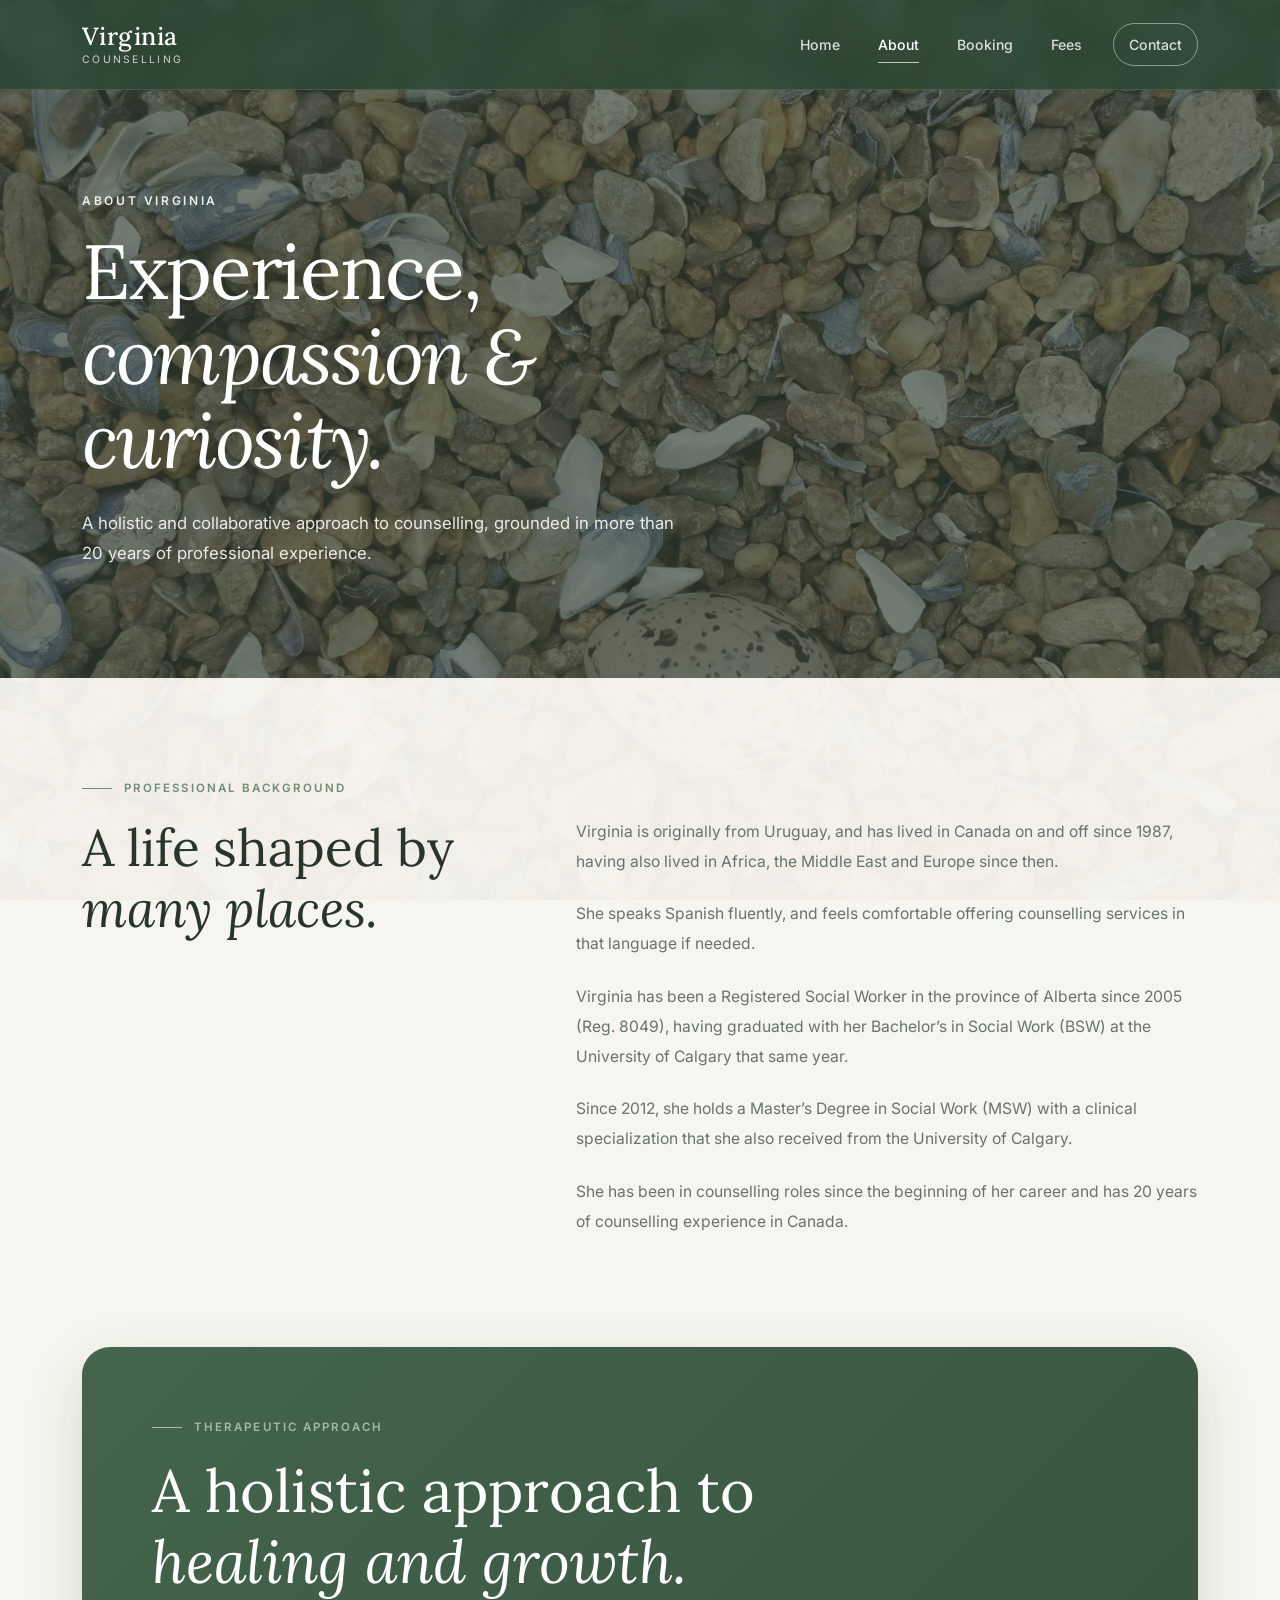
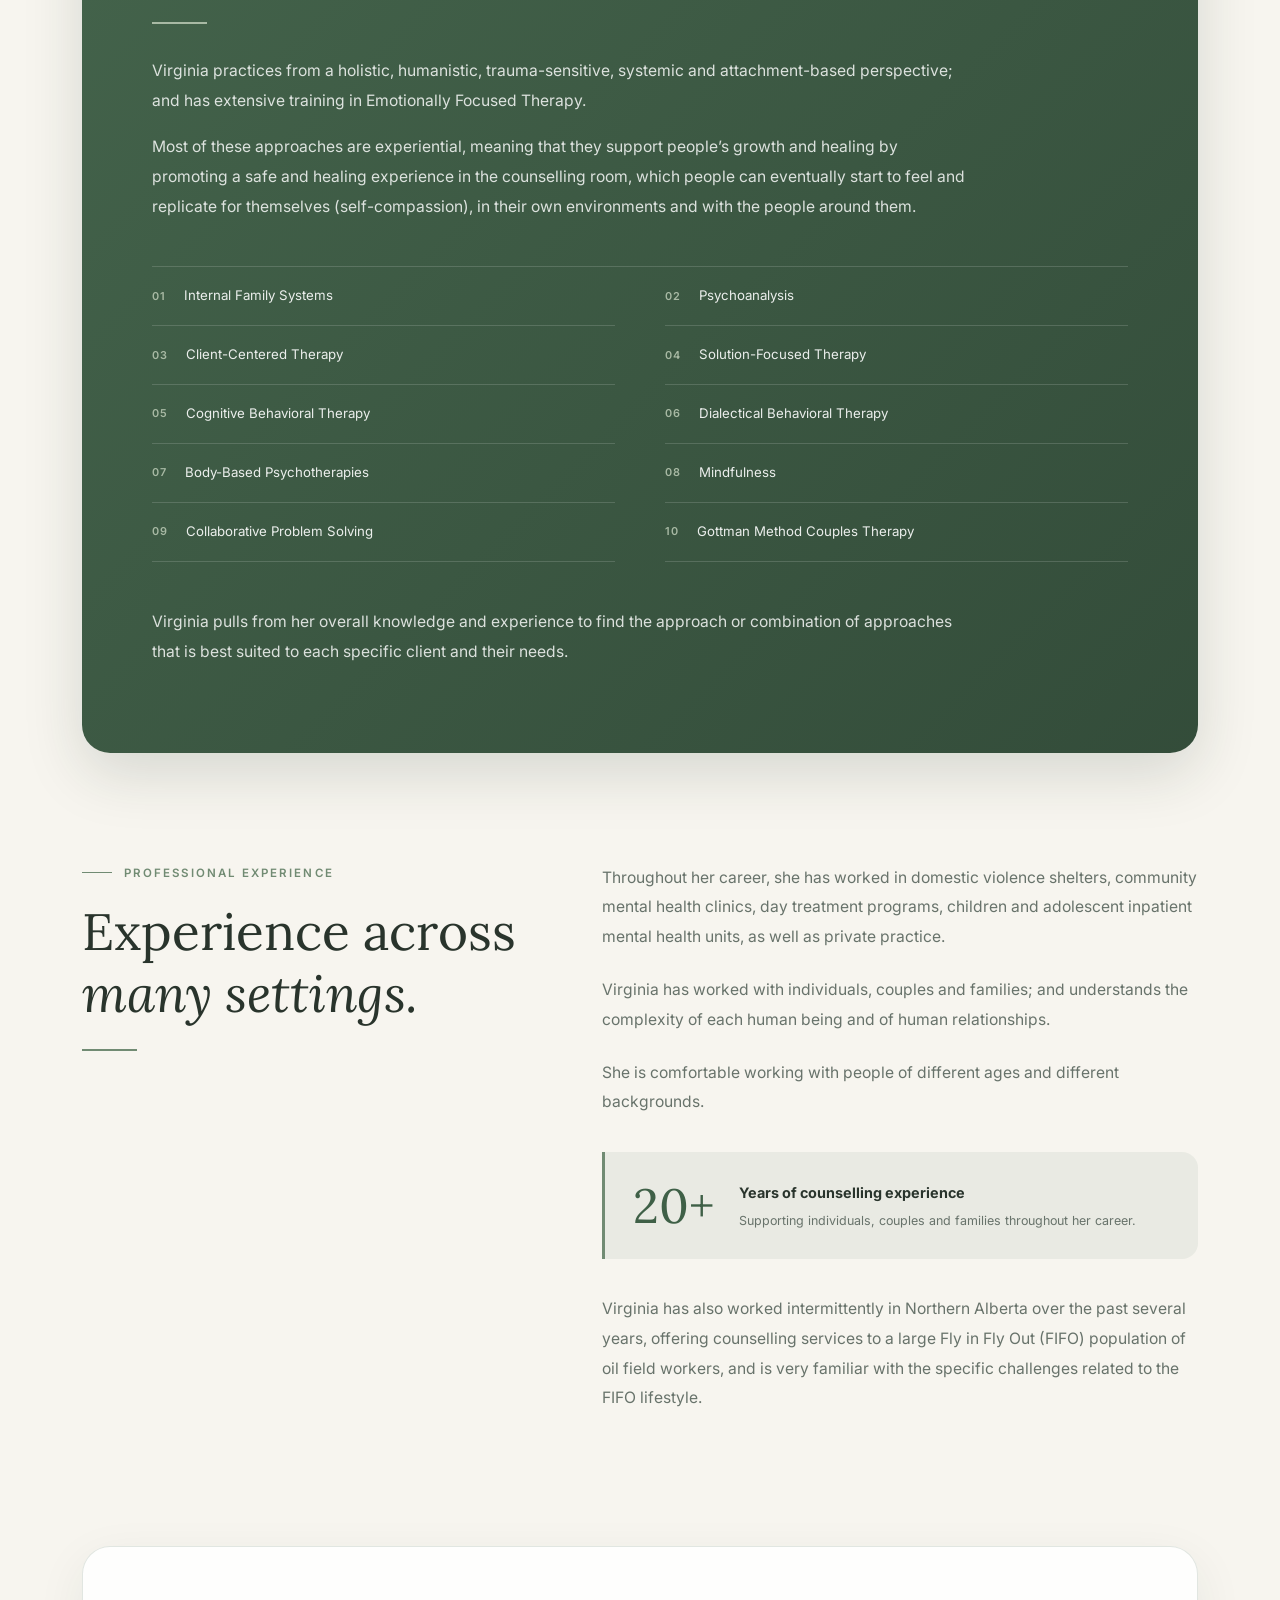
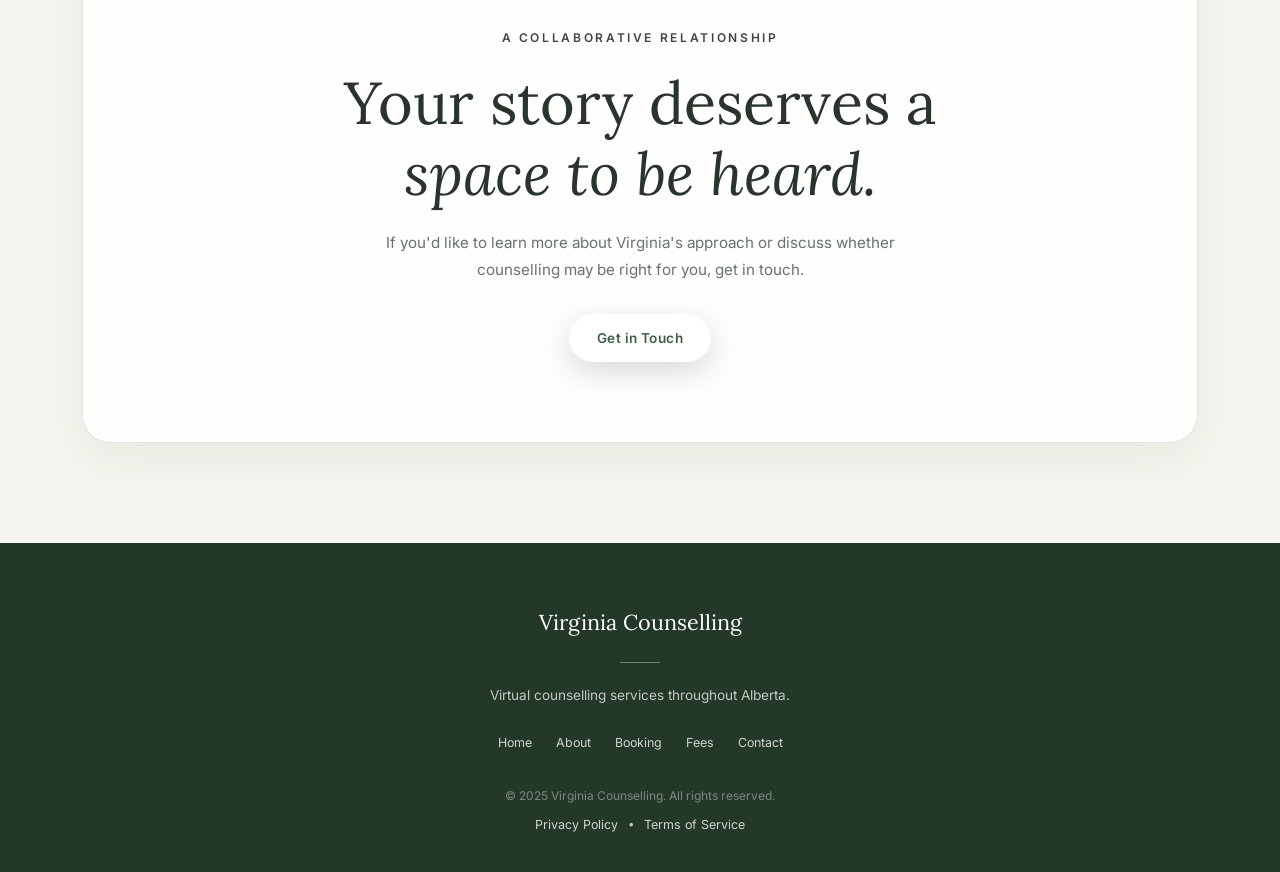
==== about.html @ 5e095ade "Initial website" ====
<!DOCTYPE html>
<html lang="en">

<head>
  <meta charset="UTF-8">
  <meta name="viewport" content="width=device-width, initial-scale=1.0">

  <title>About Virginia | Virginia Counselling</title>

  <!-- Bootstrap -->
  <link
    href="https://cdn.jsdelivr.net/npm/bootstrap@5.3.3/dist/css/bootstrap.min.css"
    rel="stylesheet"
  >

  <!-- Google Fonts -->
  <link
    href="https://fonts.googleapis.com/css2?family=Inter:wght@400;500;600&family=Lora:wght@400;500;600&display=swap"
    rel="stylesheet"
  >

  <!-- Custom CSS -->
  <link rel="stylesheet" href="style.css">
</head>


<body class="about-page">


  <!-- =====================================================
       NAVIGATION
  ====================================================== -->

  <nav class="navbar navbar-expand-lg custom-navbar">

    <div class="container">

      <a class="navbar-brand" href="index.html">

        <span class="brand-name">
          Virginia
        </span>

        <span class="brand-subtitle">
          Counselling
        </span>

      </a>


      <button
        class="navbar-toggler"
        type="button"
        data-bs-toggle="collapse"
        data-bs-target="#navbarNav"
        aria-controls="navbarNav"
        aria-expanded="false"
        aria-label="Toggle navigation"
      >
        <span class="navbar-toggler-icon"></span>
      </button>


      <div class="collapse navbar-collapse" id="navbarNav">

        <ul class="navbar-nav ms-auto align-items-lg-center">

          <li class="nav-item">
            <a class="nav-link" href="index.html">
              Home
            </a>
          </li>

          <li class="nav-item">
            <a class="nav-link active" href="about.html">
              About
            </a>
          </li>

          <li class="nav-item">
            <a class="nav-link" href="#">
              Booking
            </a>
          </li>

          <li class="nav-item">
            <a class="nav-link" href="fees.html">
              Fees
            </a>
          </li>

          <li class="nav-item">
            <a class="nav-link nav-contact" href="contact.html">
              Contact
            </a>
          </li>

        </ul>

      </div>

    </div>

  </nav>



  <!-- =====================================================
       ABOUT HERO
  ====================================================== -->

  <header class="about-hero">

    <div class="container">

      <div class="about-hero-content">

        <p class="eyebrow">
          About Virginia
        </p>

        <h1>
          Experience,
          <em>compassion & curiosity.</em>
        </h1>

        <p>
          A holistic and collaborative approach to counselling,
          grounded in more than 20 years of professional experience.
        </p>

      </div>

    </div>

  </header>



  <!-- =====================================================
       PROFESSIONAL BACKGROUND
  ====================================================== -->

  <main class="about-main">

    <div class="container">


      <!-- INTRODUCTION -->

      <section class="about-section about-profile">

        <div class="about-section-label">

          <div class="section-label">
            <span></span>
            Professional Background
          </div>

        </div>


        <div class="about-profile-grid">

          <div class="about-profile-heading">

            <h2>
              A life shaped by
              <em>many places.</em>
            </h2>

          </div>


          <div class="about-profile-content">

            <p>
              Virginia is originally from Uruguay, and has lived in
              Canada on and off since 1987, having also lived in
              Africa, the Middle East and Europe since then.
            </p>

            <p>
              She speaks Spanish fluently, and feels comfortable
              offering counselling services in that language if needed.
            </p>

            <p>
              Virginia has been a Registered Social Worker in the
              province of Alberta since 2005 (Reg. 8049), having
              graduated with her Bachelor’s in Social Work (BSW)
              at the University of Calgary that same year.
            </p>

            <p>
              Since 2012, she holds a Master’s Degree in Social Work
              (MSW) with a clinical specialization that she also
              received from the University of Calgary.
            </p>

            <p>
              She has been in counselling roles since the beginning
              of her career and has 20 years of counselling experience
              in Canada.
            </p>

          </div>

        </div>

      </section>



      <!-- =================================================
           APPROACH
      ================================================== -->

      <section class="about-section approach-section">

        <div class="approach-card">

          <div class="section-label light-label">
            <span></span>
            Therapeutic Approach
          </div>

          <h2>
            A holistic approach to
            <em>healing and growth.</em>
          </h2>

          <div class="section-divider divider-light"></div>


          <p>
            Virginia practices from a holistic, humanistic,
            trauma-sensitive, systemic and attachment-based
            perspective; and has extensive training in Emotionally
            Focused Therapy.
          </p>

          <p>
            Most of these approaches are experiential, meaning that
            they support people’s growth and healing by promoting a
            safe and healing experience in the counselling room,
            which people can eventually start to feel and replicate
            for themselves (self-compassion), in their own
            environments and with the people around them.
          </p>


          <!-- Therapy approaches -->

          <div class="approach-list">

            <div class="approach-item">
              <span>01</span>
              <p>Internal Family Systems</p>
            </div>

            <div class="approach-item">
              <span>02</span>
              <p>Psychoanalysis</p>
            </div>

            <div class="approach-item">
              <span>03</span>
              <p>Client-Centered Therapy</p>
            </div>

            <div class="approach-item">
              <span>04</span>
              <p>Solution-Focused Therapy</p>
            </div>

            <div class="approach-item">
              <span>05</span>
              <p>Cognitive Behavioral Therapy</p>
            </div>

            <div class="approach-item">
              <span>06</span>
              <p>Dialectical Behavioral Therapy</p>
            </div>

            <div class="approach-item">
              <span>07</span>
              <p>Body-Based Psychotherapies</p>
            </div>

            <div class="approach-item">
              <span>08</span>
              <p>Mindfulness</p>
            </div>

            <div class="approach-item">
              <span>09</span>
              <p>Collaborative Problem Solving</p>
            </div>

            <div class="approach-item">
              <span>10</span>
              <p>Gottman Method Couples Therapy</p>
            </div>

          </div>


          <p class="approach-conclusion">
            Virginia pulls from her overall knowledge and experience
            to find the approach or combination of approaches that is
            best suited to each specific client and their needs.
          </p>

        </div>

      </section>



      <!-- =================================================
           EXPERIENCE
      ================================================== -->

      <section class="about-section experience-section">

        <div class="experience-grid">


          <div class="experience-heading">

            <div class="section-label">
              <span></span>
              Professional Experience
            </div>

            <h2>
              Experience across
              <em>many settings.</em>
            </h2>

            <div class="section-divider"></div>

          </div>


          <div class="experience-content">

            <p>
              Throughout her career, she has worked in domestic
              violence shelters, community mental health clinics,
              day treatment programs, children and adolescent
              inpatient mental health units, as well as private
              practice.
            </p>

            <p>
              Virginia has worked with individuals, couples and
              families; and understands the complexity of each
              human being and of human relationships.
            </p>

            <p>
              She is comfortable working with people of different
              ages and different backgrounds.
            </p>

            <div class="experience-highlight">

              <span class="highlight-number">
                20+
              </span>

              <div>
                <strong>
                  Years of counselling experience
                </strong>

                <p>
                  Supporting individuals, couples and families
                  throughout her career.
                </p>
              </div>

            </div>

            <p>
              Virginia has also worked intermittently in Northern
              Alberta over the past several years, offering
              counselling services to a large Fly in Fly Out (FIFO)
              population of oil field workers, and is very familiar
              with the specific challenges related to the FIFO
              lifestyle.
            </p>

          </div>

        </div>

      </section>



      <!-- =================================================
           CTA
      ================================================== -->

      <section class="about-cta">

        <div class="about-cta-content">

          <p class="eyebrow">
            A collaborative relationship
          </p>

          <h2>
            Your story deserves a
            <em>space to be heard.</em>
          </h2>

          <p>
            If you'd like to learn more about Virginia's approach
            or discuss whether counselling may be right for you,
            get in touch.
          </p>

          <a
            href="contact.html"
            class="btn btn-primary-custom"
          >
            Get in Touch
          </a>

        </div>

      </section>


    </div>

  </main>



  <!-- =====================================================
       FOOTER
  ====================================================== -->

  <footer class="custom-footer">

    <div class="container">

      <div class="footer-brand">
        <span>
          Virginia Counselling
        </span>
      </div>

      <div class="footer-divider"></div>

      <p>
        Virtual counselling services throughout Alberta.
      </p>

      <div class="footer-links">

        <a href="index.html">Home</a>
        <a href="about.html">About</a>
        <a href="#">Booking</a>
        <a href="fees.html">Fees</a>
        <a href="contact.html">Contact</a>

      </div>

      <p class="copyright">
        &copy; 2025 Virginia Counselling. All rights reserved.
      </p>

      <div class="legal-links">

        <a href="#">
          Privacy Policy
        </a>

        <span>•</span>

        <a href="#">
          Terms of Service
        </a>

      </div>

    </div>

  </footer>



  <!-- Bootstrap -->
  <script
    src="https://cdn.jsdelivr.net/npm/bootstrap@5.3.3/dist/js/bootstrap.bundle.min.js">
  </script>

  <!-- Custom JS -->
  <script src="script.js"></script>

</body>
</html>
---- style.css ----
/* =========================================================
   ROOT VARIABLES
========================================================= */

:root {
  --forest: #3f6047;
  --forest-dark: #2d4734;
  --sage: #718b73;
  --sage-light: #a8b9a4;

  --cream: #f7f5ef;
  --cream-dark: #ece9df;
  --white: #ffffff;

  --text: #29342c;
  --text-light: #68736b;

  --border: rgba(63, 96, 71, 0.15);

  --shadow: 0 20px 60px rgba(27, 45, 32, 0.15);

  --heading-font: "Lora", Georgia, serif;
  --body-font: "Inter", Arial, sans-serif;
}


/* =========================================================
   GLOBAL
========================================================= */

html {
  scroll-behavior: smooth;
}

html,
body {
  margin: 0;
  padding: 0;
  min-height: 100%;
}

body {
  font-family: var(--body-font);
  color: var(--text);
  background: var(--cream);
  line-height: 1.8;
  font-size: 16px;
}


/* =========================================================
   BACKGROUND IMAGES
========================================================= */

/*
   The customer's original photographs are preserved.
*/

body.home-page {
  background-image:
    linear-gradient(
      rgba(35, 52, 39, 0.25),
      rgba(35, 52, 39, 0.25)
    ),
    url("nature.jpg");

  background-size: cover;
  background-position: center;
  background-attachment: fixed;
}

body.about-page {
  background-image:
    linear-gradient(
      rgba(35, 52, 39, 0.25),
      rgba(35, 52, 39, 0.25)
    ),
    url("nature2.jpg");

  background-size: cover;
  background-position: center;
  background-attachment: fixed;
}

body.fees-page {
  background-image:
    linear-gradient(
      rgba(35, 52, 39, 0.20),
      rgba(35, 52, 39, 0.20)
    ),
    url("nature1.jpg");

  background-size: cover;
  background-position: center;
  background-attachment: fixed;
}

body.contact-page {
  background-image:
    linear-gradient(
      rgba(35, 52, 39, 0.25),
      rgba(35, 52, 39, 0.25)
    ),
    url("nature5.jpg");

  background-size: cover;
  background-position: center;
  background-attachment: fixed;
}


/* =========================================================
   NAVBAR
========================================================= */

.custom-navbar {
  position: relative;
  z-index: 100;

  padding: 18px 0;

  background: rgba(45, 71, 52, 0.92);

  backdrop-filter: blur(12px);
  -webkit-backdrop-filter: blur(12px);

  border-bottom: 1px solid rgba(255, 255, 255, 0.12);
}


/* Brand */

.navbar-brand {
  display: flex;
  flex-direction: column;

  color: white !important;

  text-decoration: none;

  line-height: 1.1;
}

.brand-name {
  font-family: var(--heading-font);

  font-size: 1.55rem;
  font-weight: 500;

  letter-spacing: 0.02em;
}

.brand-subtitle {
  margin-top: 4px;

  font-size: 0.65rem;

  letter-spacing: 0.22em;
  text-transform: uppercase;

  opacity: 0.75;
}


/* Navigation links */

.navbar-nav {
  gap: 8px;
}

.navbar-nav .nav-link {
  position: relative;

  padding: 8px 15px !important;

  color: rgba(255, 255, 255, 0.82) !important;

  font-size: 0.88rem;
  font-weight: 500;

  transition:
    color 0.25s ease,
    transform 0.25s ease;
}

.navbar-nav .nav-link:hover {
  color: white !important;
  transform: translateY(-1px);
}

.navbar-nav .nav-link.active {
  color: white !important;
}


/* Underline */

.navbar-nav .nav-link::after {
  content: "";

  position: absolute;

  left: 15px;
  right: 15px;
  bottom: 2px;

  height: 1px;

  background: rgba(255, 255, 255, 0.7);

  transform: scaleX(0);
  transform-origin: center;

  transition: transform 0.25s ease;
}

.navbar-nav .nav-link:hover::after,
.navbar-nav .nav-link.active::after {
  transform: scaleX(1);
}


/* Contact button */

.nav-contact {
  margin-left: 8px;

  padding: 9px 19px !important;

  border: 1px solid rgba(255, 255, 255, 0.45);

  border-radius: 50px;
}

.nav-contact::after {
  display: none;
}

.nav-contact:hover {
  background: rgba(255, 255, 255, 0.12);
}


/* Mobile navbar */

.navbar-toggler {
  border: 1px solid rgba(255, 255, 255, 0.35);

  padding: 7px 10px;
}

.navbar-toggler:focus {
  box-shadow: none;
}


/* =========================================================
   HERO
========================================================= */

.hero-section {
  min-height: 720px;

  display: flex;
  align-items: center;

  position: relative;

  padding: 110px 0 140px;

  color: white;
}


/* Hero content */

.hero-content {
  max-width: 720px;

  padding: 60px 0;
}

.eyebrow {
  margin-bottom: 18px;

  font-size: 0.75rem;
  font-weight: 600;

  letter-spacing: 0.22em;
  text-transform: uppercase;

  opacity: 0.9;
}

.hero-content h1 {
  margin: 0 0 28px;

  font-family: var(--heading-font);

  font-size: clamp(3rem, 6vw, 5.4rem);

  font-weight: 400;

  line-height: 1.1;

  letter-spacing: -0.03em;
}

.hero-content h1 em {
  display: block;

  font-weight: 400;
  font-style: italic;
}

.hero-description {
  max-width: 590px;

  margin-bottom: 38px;

  font-size: 1.1rem;

  line-height: 1.8;

  color: rgba(255, 255, 255, 0.9);
}


/* Hero buttons */

.hero-actions {
  display: flex;
  gap: 14px;

  flex-wrap: wrap;
}

.btn {
  border-radius: 50px;

  padding: 13px 27px;

  font-size: 0.85rem;
  font-weight: 600;

  letter-spacing: 0.03em;

  transition:
    transform 0.25s ease,
    box-shadow 0.25s ease,
    background 0.25s ease;
}

.btn:hover {
  transform: translateY(-2px);
}

.btn-primary-custom {
  background: white;
  color: var(--forest);

  border: 1px solid white;

  box-shadow: 0 10px 30px rgba(0, 0, 0, 0.15);
}

.btn-primary-custom:hover {
  background: var(--cream);
  color: var(--forest-dark);
}

.btn-outline-custom {
  background: rgba(255, 255, 255, 0.08);

  color: white;

  border: 1px solid rgba(255, 255, 255, 0.55);

  backdrop-filter: blur(8px);
}

.btn-outline-custom:hover {
  background: rgba(255, 255, 255, 0.18);

  color: white;
}


/* =========================================================
   GENERAL CONTENT SECTIONS
========================================================= */

.content-section {
  position: relative;

  padding: 100px 0;
}


/* Cards */

.content-card {
  width: min(760px, 100%);

  padding: 65px;

  border-radius: 28px;

  box-shadow: var(--shadow);

  animation: fadeUp 0.8s ease both;
}

.content-card-light {
  margin-right: auto;

  background: rgba(255, 255, 255, 0.94);

  color: var(--text);
}

.content-card-green {
  margin-left: auto;

  background: rgba(63, 96, 71, 0.94);

  color: white;
}


/* Section labels */

.section-label {
  display: flex;
  align-items: center;
  gap: 12px;

  margin-bottom: 18px;

  color: var(--sage);

  font-size: 0.72rem;
  font-weight: 600;

  letter-spacing: 0.18em;
  text-transform: uppercase;
}

.section-label span {
  display: inline-block;

  width: 30px;
  height: 1px;

  background: var(--sage);
}

.light-label {
  color: var(--sage-light);
}

.light-label span {
  background: var(--sage-light);
}


/* Section headings */

.content-card h2 {
  margin: 0 0 25px;

  font-family: var(--heading-font);

  font-size: clamp(2.2rem, 4vw, 3.4rem);

  font-weight: 400;

  line-height: 1.2;

  letter-spacing: -0.025em;
}

.content-card h2 em {
  font-style: italic;
  font-weight: 400;
}


/* Divider */

.section-divider {
  width: 55px;
  height: 2px;

  margin-bottom: 32px;

  background: var(--sage);
}

.divider-light {
  background: var(--sage-light);
}


/* Paragraphs */

.content-card p {
  margin-bottom: 22px;

  font-size: 1rem;

  line-height: 1.9;

  font-weight: 400;
}

.content-card p:last-child {
  margin-bottom: 0;
}


/* =========================================================
   SECTION BACKGROUNDS
========================================================= */

.intro-section {
  background:
    linear-gradient(
      90deg,
      rgba(247, 245, 239, 0.94),
      rgba(247, 245, 239, 0.82)
    );
}

.philosophy-section {
  background:
    linear-gradient(
      90deg,
      rgba(45, 71, 52, 0.90),
      rgba(45, 71, 52, 0.76)
    );
}

.expectation-section {
  background:
    linear-gradient(
      90deg,
      rgba(247, 245, 239, 0.94),
      rgba(247, 245, 239, 0.84)
    );
}


/* =========================================================
   HIGHLIGHT BOX
========================================================= */

.highlight-box {
  margin: 38px 0;

  padding: 28px 30px;

  background: rgba(113, 139, 115, 0.10);

  border-left: 3px solid var(--sage);

  border-radius: 0 12px 12px 0;
}

.highlight-box p {
  margin: 0;

  font-family: var(--heading-font);

  font-size: 1.15rem !important;

  line-height: 1.7 !important;

  font-style: italic;
}


/* =========================================================
   CTA
========================================================= */

.cta-section {
  padding: 110px 0;

  background:
    linear-gradient(
      rgba(45, 71, 52, 0.94),
      rgba(45, 71, 52, 0.94)
    );
}

.cta-content {
  max-width: 760px;

  margin: 0 auto;

  text-align: center;

  color: white;
}

.cta-content h2 {
  margin-bottom: 25px;

  font-family: var(--heading-font);

  font-size: clamp(2.4rem, 5vw, 4rem);

  font-weight: 400;

  line-height: 1.2;
}

.cta-content h2 em {
  font-style: italic;
}

.cta-content > p:not(.eyebrow) {
  max-width: 570px;

  margin: 0 auto 35px;

  color: rgba(255, 255, 255, 0.82);

  font-size: 1rem;
}

.btn-light-custom {
  background: white;

  color: var(--forest);

  border: 1px solid white;
}

.btn-light-custom:hover {
  background: var(--cream);

  color: var(--forest-dark);
}


/* =========================================================
   FOOTER
========================================================= */

.custom-footer {
  padding: 60px 0 35px;

  background: #24382a;

  color: rgba(255, 255, 255, 0.72);

  text-align: center;
}

.footer-brand span {
  font-family: var(--heading-font);

  color: white;

  font-size: 1.35rem;
}

.footer-divider {
  width: 40px;
  height: 1px;

  margin: 20px auto;

  background: rgba(255, 255, 255, 0.35);
}

.custom-footer p {
  font-size: 0.85rem;
}

.footer-links {
  display: flex;

  justify-content: center;

  flex-wrap: wrap;

  gap: 24px;

  margin: 25px 0;
}

.footer-links a,
.legal-links a {
  color: rgba(255, 255, 255, 0.78);

  text-decoration: none;

  font-size: 0.78rem;

  transition: color 0.2s ease;
}

.footer-links a:hover,
.legal-links a:hover {
  color: white;
}

.copyright {
  margin-top: 30px;
  margin-bottom: 8px;

  opacity: 0.55;

  font-size: 0.75rem !important;
}

.legal-links {
  display: flex;

  justify-content: center;

  gap: 10px;

  font-size: 0.72rem;
}


/* =========================================================
   ANIMATIONS
========================================================= */

@keyframes fadeUp {

  from {
    opacity: 0;
    transform: translateY(25px);
  }

  to {
    opacity: 1;
    transform: translateY(0);
  }

}


/* =========================================================
   RESPONSIVE
========================================================= */

@media (max-width: 991px) {

  .custom-navbar {
    padding: 15px 0;
  }

  .navbar-collapse {
    margin-top: 20px;

    padding: 15px;

    background: rgba(35, 55, 41, 0.96);

    border-radius: 14px;
  }

  .navbar-nav {
    gap: 2px;

    align-items: stretch !important;
  }

  .navbar-nav .nav-link {
    padding: 11px 12px !important;
  }

  .nav-contact {
    margin-left: 0;
    margin-top: 6px;

    text-align: center;
  }

  .hero-section {
    min-height: 650px;

    padding: 80px 0 100px;
  }

  .hero-content {
    max-width: 650px;
  }

  .content-section {
    padding: 70px 0;
  }

  .content-card {
    padding: 50px;
  }

}


@media (max-width: 767px) {

  body.home-page,
  body.about-page,
  body.fees-page,
  body.contact-page {
    background-attachment: scroll;
  }

  .hero-section {
    min-height: 600px;

    padding: 60px 0 80px;
  }

  .hero-content {
    padding: 30px 0;
  }

  .hero-content h1 {
    font-size: 3rem;
  }

  .hero-description {
    font-size: 1rem;
  }

  .content-section {
    padding: 55px 0;
  }

  .content-card {
    width: 100%;

    padding: 38px 28px;

    border-radius: 20px;
  }

  .content-card h2 {
    font-size: 2.35rem;
  }

  .content-card p {
    font-size: 0.96rem;

    line-height: 1.8;
  }

  .cta-section {
    padding: 80px 0;
  }

  .cta-content {
    padding: 0 15px;
  }

  .footer-links {
    gap: 15px;
  }

}


@media (max-width: 480px) {

  .hero-content h1 {
    font-size: 2.55rem;
  }

  .hero-actions {
    flex-direction: column;
  }

  .hero-actions .btn {
    width: 100%;

    text-align: center;
  }

  .content-card {
    padding: 32px 22px;
  }

  .content-card h2 {
    font-size: 2.1rem;
  }

  .highlight-box {
    padding: 22px;
  }

}


/* =========================================================
   ACCESSIBILITY
========================================================= */

@media (prefers-reduced-motion: reduce) {

  html {
    scroll-behavior: auto;
  }

  *,
  *::before,
  *::after {
    animation-duration: 0.01ms !important;
    animation-iteration-count: 1 !important;
    transition-duration: 0.01ms !important;
  }

}

/* =========================================================
   FEES PAGE
========================================================= */

.page-hero {
  padding: 95px 0 90px;
  color: white;

  background:
    linear-gradient(
      rgba(42, 65, 49, 0.70),
      rgba(42, 65, 49, 0.70)
    );
}

.page-hero-content {
  max-width: 700px;
}

.page-hero h1 {
  margin: 0 0 24px;

  font-family: var(--heading-font);

  font-size: clamp(3rem, 6vw, 4.8rem);

  font-weight: 400;

  line-height: 1.1;
}

.page-hero h1 em {
  display: block;

  font-style: italic;
}

.page-hero-content > p:last-child {
  max-width: 570px;

  margin: 0;

  color: rgba(255, 255, 255, 0.88);

  font-size: 1.05rem;
}


/* Main fees area */

.fees-main {
  padding: 100px 0;

  background:
    linear-gradient(
      rgba(247, 245, 239, 0.94),
      rgba(247, 245, 239, 0.94)
    );
}

.fees-wrapper {
  max-width: 1100px;

  margin: 0 auto;
}


/* Introduction */

.fees-introduction {
  max-width: 700px;

  margin-bottom: 80px;
}

.fees-introduction h2 {
  margin: 0 0 25px;

  font-family: var(--heading-font);

  font-size: clamp(2.3rem, 5vw, 3.5rem);

  font-weight: 400;

  line-height: 1.2;
}

.fees-introduction h2 em {
  font-style: italic;
}

.fees-introduction p {
  font-size: 1rem;

  line-height: 1.9;
}


/* Pricing section */

.pricing-section {
  margin-bottom: 90px;
}

.pricing-heading {
  display: flex;

  align-items: flex-start;

  justify-content: space-between;

  margin-bottom: 35px;
}

.pricing-label {
  margin-bottom: 8px;

  color: var(--sage);

  font-size: 0.7rem;

  font-weight: 600;

  letter-spacing: 0.18em;

  text-transform: uppercase;
}

.pricing-heading h2 {
  margin: 0;

  font-family: var(--heading-font);

  font-size: 2.5rem;

  font-weight: 400;
}

.pricing-icon {
  display: flex;

  align-items: center;

  justify-content: center;

  width: 48px;
  height: 48px;

  border-radius: 50%;

  background: rgba(113, 139, 115, 0.12);

  color: var(--forest);

  font-size: 1.1rem;
}

.availability-note {
  margin: 10px 0 0;

  color: var(--text-light);

  font-size: 0.9rem;
}


/* Pricing grid */

.pricing-grid {
  display: grid;

  grid-template-columns: repeat(2, 1fr);

  gap: 20px;
}


/* Pricing cards */

.pricing-card {
  position: relative;

  padding: 35px;

  background: rgba(255, 255, 255, 0.92);

  border: 1px solid var(--border);

  border-radius: 20px;

  box-shadow: 0 8px 30px rgba(35, 55, 41, 0.06);

  transition:
    transform 0.25s ease,
    box-shadow 0.25s ease;
}

.pricing-card:hover {
  transform: translateY(-5px);

  box-shadow: 0 18px 40px rgba(35, 55, 41, 0.12);
}

.pricing-card.featured {
  background: var(--forest);

  color: white;

  border-color: var(--forest);
}

.pricing-card-label {
  margin-bottom: 12px;

  color: var(--sage);

  font-size: 0.7rem;

  font-weight: 600;

  letter-spacing: 0.15em;

  text-transform: uppercase;
}

.pricing-card.featured .pricing-card-label {
  color: var(--sage-light);
}

.pricing-card h3 {
  margin: 0 0 20px;

  font-family: var(--heading-font);

  font-size: 1.45rem;

  font-weight: 500;
}


/* Price */

.price {
  display: flex;

  align-items: flex-start;

  margin-bottom: 20px;
}

.currency {
  margin-top: 9px;

  font-size: 1rem;

  font-weight: 500;
}

.amount {
  font-family: var(--heading-font);

  font-size: 3rem;

  font-weight: 400;

  line-height: 1;
}

.price-description {
  min-height: 80px;

  margin-bottom: 25px;

  color: var(--text-light);

  font-size: 0.9rem;

  line-height: 1.7;
}

.pricing-card.featured .price-description {
  color: rgba(255, 255, 255, 0.78);
}


/* Duration */

.duration {
  display: inline-block;

  padding: 6px 13px;

  border-radius: 50px;

  background: rgba(113, 139, 115, 0.10);

  color: var(--forest);

  font-size: 0.72rem;

  font-weight: 600;

  letter-spacing: 0.05em;
}

.pricing-card.featured .duration {
  background: rgba(255, 255, 255, 0.12);

  color: white;
}


/* Financial note */

.financial-note {
  display: flex;

  gap: 22px;

  align-items: flex-start;

  margin-top: 25px;

  padding: 30px;

  background: rgba(113, 139, 115, 0.10);

  border-radius: 18px;

  border-left: 3px solid var(--sage);
}

.financial-note-icon {
  display: flex;

  align-items: center;

  justify-content: center;

  flex-shrink: 0;

  width: 42px;
  height: 42px;

  border-radius: 50%;

  background: var(--forest);

  color: white;
}

.financial-note h3 {
  margin: 0 0 7px;

  font-family: var(--heading-font);

  font-size: 1.25rem;

  font-weight: 500;
}

.financial-note p {
  margin: 0;

  color: var(--text-light);

  font-size: 0.9rem;

  line-height: 1.7;
}


/* CTA */

.fees-cta {
  display: flex;

  align-items: center;

  justify-content: space-between;

  gap: 40px;

  padding: 50px;

  background: var(--forest);

  border-radius: 25px;

  color: white;
}

.fees-cta .eyebrow {
  margin-bottom: 10px;

  color: var(--sage-light);
}

.fees-cta h2 {
  margin: 0 0 12px;

  font-family: var(--heading-font);

  font-size: 2.2rem;

  font-weight: 400;
}

.fees-cta h2 em {
  font-style: italic;
}

.fees-cta p:not(.eyebrow) {
  margin: 0;

  color: rgba(255, 255, 255, 0.75);

  font-size: 0.9rem;
}


/* =========================================================
   FEES RESPONSIVE
========================================================= */

@media (max-width: 767px) {

  .page-hero {
    padding: 70px 0;
  }

  .page-hero h1 {
    font-size: 3rem;
  }

  .fees-main {
    padding: 65px 0;
  }

  .fees-introduction {
    margin-bottom: 60px;
  }

  .pricing-section {
    margin-bottom: 65px;
  }

  .pricing-heading h2 {
    font-size: 2rem;
  }

  .pricing-grid {
    grid-template-columns: 1fr;
  }

  .pricing-card {
    padding: 30px;
  }

  .price-description {
    min-height: auto;
  }

  .fees-cta {
    flex-direction: column;

    align-items: flex-start;

    padding: 35px 28px;
  }

  .fees-cta h2 {
    font-size: 1.9rem;
  }

}


@media (max-width: 480px) {

  .page-hero h1 {
    font-size: 2.55rem;
  }

  .pricing-heading {
    gap: 20px;
  }

  .pricing-icon {
    width: 40px;
    height: 40px;
  }

  .financial-note {
    padding: 24px;

    gap: 15px;
  }

}
/* =========================================================
   CONTACT PAGE
========================================================= */

.contact-hero {
  padding: 90px 0 100px;

  color: white;

  background:
    linear-gradient(
      rgba(45, 65, 53, 0.62),
      rgba(45, 65, 53, 0.62)
    );
}

.contact-hero-content {
  max-width: 720px;
}

.contact-hero h1 {
  margin: 0 0 25px;

  font-family: var(--heading-font);

  font-size: clamp(3rem, 6vw, 4.8rem);

  font-weight: 400;

  line-height: 1.1;
}

.contact-hero h1 em {
  display: block;

  font-style: italic;
}

.contact-hero-content > p:last-child {
  max-width: 600px;

  margin: 0;

  color: rgba(255, 255, 255, 0.9);

  font-size: 1.05rem;

  line-height: 1.8;
}


/* =========================================================
   CONTACT MAIN
========================================================= */

.contact-main {
  padding: 100px 0;

  background:
    linear-gradient(
      rgba(247, 245, 239, 0.96),
      rgba(247, 245, 239, 0.96)
    );
}

.contact-layout {
  display: grid;

  grid-template-columns: minmax(280px, 0.8fr) minmax(450px, 1.2fr);

  gap: 80px;

  align-items: start;

  max-width: 1100px;

  margin: 0 auto;
}


/* =========================================================
   CONTACT INFORMATION
========================================================= */

.contact-information {
  padding-top: 25px;
}

.contact-information h2 {
  margin: 0 0 25px;

  font-family: var(--heading-font);

  font-size: clamp(2.3rem, 4vw, 3.2rem);

  font-weight: 400;

  line-height: 1.2;
}

.contact-information h2 em {
  font-style: italic;
}

.contact-information > p {
  margin-bottom: 40px;

  color: var(--text-light);

  font-size: 0.95rem;

  line-height: 1.9;
}


/* Contact details */

.contact-details {
  display: flex;

  flex-direction: column;

  gap: 28px;
}

.contact-detail {
  display: flex;

  gap: 18px;

  align-items: flex-start;
}

.contact-icon {
  display: flex;

  align-items: center;
  justify-content: center;

  flex-shrink: 0;

  width: 44px;
  height: 44px;

  border-radius: 50%;

  background: rgba(113, 139, 115, 0.13);

  color: var(--forest);

  font-size: 1.1rem;
}

.contact-detail span {
  display: block;

  margin-bottom: 3px;

  color: var(--text);

  font-size: 0.85rem;

  font-weight: 600;
}

.contact-detail p {
  margin: 0;

  color: var(--text-light);

  font-size: 0.82rem;

  line-height: 1.6;
}


/* =========================================================
   FORM CARD
========================================================= */

.contact-form-card {
  padding: 50px;

  background: rgba(255, 255, 255, 0.97);

  border: 1px solid var(--border);

  border-radius: 25px;

  box-shadow:
    0 20px 60px rgba(35, 55, 41, 0.12);
}

.form-heading {
  margin-bottom: 35px;
}

.form-label {
  margin-bottom: 9px;

  color: var(--sage);

  font-size: 0.7rem;

  font-weight: 600;

  letter-spacing: 0.18em;

  text-transform: uppercase;
}

.form-heading h2 {
  margin: 0 0 13px;

  font-family: var(--heading-font);

  font-size: 2rem;

  font-weight: 400;

  line-height: 1.3;
}

.form-heading h2 em {
  font-style: italic;
}

.form-heading > p:last-child {
  margin: 0;

  color: var(--text-light);

  font-size: 0.85rem;
}


/* =========================================================
   FORM FIELDS
========================================================= */

.form-field {
  margin-bottom: 23px;
}

.form-field label {
  display: block;

  margin-bottom: 8px;

  color: var(--text);

  font-size: 0.8rem;

  font-weight: 600;
}

.form-field input,
.form-field textarea {
  width: 100%;

  padding: 13px 16px;

  background: #fafaf7;

  border: 1px solid rgba(63, 96, 71, 0.18);

  border-radius: 10px;

  color: var(--text);

  font-family: var(--body-font);

  font-size: 0.88rem;

  outline: none;

  transition:
    border-color 0.2s ease,
    box-shadow 0.2s ease,
    background 0.2s ease;
}

.form-field textarea {
  resize: vertical;

  min-height: 150px;
}

.form-field input::placeholder,
.form-field textarea::placeholder {
  color: #9aa29b;
}

.form-field input:focus,
.form-field textarea:focus {
  background: white;

  border-color: var(--sage);

  box-shadow:
    0 0 0 3px rgba(113, 139, 115, 0.12);
}


/* Submit */

.form-submit {
  width: 100%;

  display: flex;

  align-items: center;

  justify-content: center;

  gap: 12px;

  margin-top: 8px;

  background: var(--forest);

  color: white;

  border: 1px solid var(--forest);
}

.form-submit:hover {
  background: var(--forest-dark);

  color: white;
}

.form-submit span {
  font-size: 1.1rem;

  transition: transform 0.2s ease;
}

.form-submit:hover span {
  transform: translateX(4px);
}


/* Form result */

.form-result {
  min-height: 24px;

  margin: 15px 0 0;

  text-align: center;

  color: var(--sage);

  font-size: 0.82rem;
}


/* =========================================================
   CONTACT RESPONSIVE
========================================================= */

@media (max-width: 991px) {

  .contact-layout {
    grid-template-columns: 1fr;

    gap: 55px;

    max-width: 750px;
  }

  .contact-information {
    padding-top: 0;
  }

}


@media (max-width: 767px) {

  .contact-hero {
    padding: 70px 0 80px;
  }

  .contact-hero h1 {
    font-size: 3rem;
  }

  .contact-main {
    padding: 65px 0;
  }

  .contact-form-card {
    padding: 35px 25px;

    border-radius: 20px;
  }

}


@media (max-width: 480px) {

  .contact-hero h1 {
    font-size: 2.55rem;
  }

  .contact-form-card {
    padding: 30px 20px;
  }

  .form-heading h2 {
    font-size: 1.7rem;
  }

}
/* =========================================================
   ABOUT PAGE
========================================================= */

.about-hero {
  padding: 100px 0 110px;

  color: white;

  background:
    linear-gradient(
      rgba(57, 69, 57, 0.60),
      rgba(57, 69, 57, 0.60)
    );
}

.about-hero-content {
  max-width: 760px;
}

.about-hero h1 {
  margin: 0 0 25px;

  font-family: var(--heading-font);

  font-size: clamp(3rem, 6vw, 4.8rem);

  font-weight: 400;

  line-height: 1.1;

  letter-spacing: -0.03em;
}

.about-hero h1 em {
  display: block;

  font-style: italic;
}

.about-hero-content > p:last-child {
  max-width: 600px;

  margin: 0;

  color: rgba(255, 255, 255, 0.88);

  font-size: 1.05rem;

  line-height: 1.8;
}


/* =========================================================
   ABOUT MAIN
========================================================= */

.about-main {
  padding: 100px 0;

  background:
    linear-gradient(
      rgba(247, 245, 239, 0.96),
      rgba(247, 245, 239, 0.96)
    );
}

.about-section {
  margin-bottom: 110px;
}


/* =========================================================
   PROFILE
========================================================= */

.about-profile-grid {
  display: grid;

  grid-template-columns: 0.8fr 1.2fr;

  gap: 80px;

  align-items: start;
}

.about-profile-heading h2 {
  margin: 0;

  font-family: var(--heading-font);

  font-size: clamp(2.4rem, 4vw, 3.5rem);

  font-weight: 400;

  line-height: 1.2;
}

.about-profile-heading h2 em {
  display: block;

  font-style: italic;
}

.about-profile-content p {
  margin-bottom: 23px;

  color: var(--text-light);

  font-size: 0.98rem;

  line-height: 1.9;
}

.about-profile-content p:last-child {
  margin-bottom: 0;
}


/* =========================================================
   APPROACH
========================================================= */

.approach-section {
  padding: 0;
}

.approach-card {
  padding: 70px;

  background:
    linear-gradient(
      135deg,
      rgba(63, 96, 71, 0.97),
      rgba(45, 71, 52, 0.97)
    );

  border-radius: 28px;

  color: white;

  box-shadow: var(--shadow);
}

.approach-card h2 {
  max-width: 700px;

  margin: 0 0 25px;

  font-family: var(--heading-font);

  font-size: clamp(2.4rem, 5vw, 3.7rem);

  font-weight: 400;

  line-height: 1.2;
}

.approach-card h2 em {
  display: block;

  font-style: italic;
}

.approach-card > p {
  max-width: 820px;

  color: rgba(255, 255, 255, 0.82);

  font-size: 0.98rem;

  line-height: 1.9;
}


/* Therapy list */

.approach-list {
  display: grid;

  grid-template-columns: repeat(2, 1fr);

  gap: 0;

  margin: 45px 0;

  border-top: 1px solid rgba(255, 255, 255, 0.15);
}

.approach-item {
  display: flex;

  align-items: center;

  gap: 18px;

  padding: 17px 10px 17px 0;

  border-bottom: 1px solid rgba(255, 255, 255, 0.15);
}

.approach-item:nth-child(odd) {
  margin-right: 25px;
}

.approach-item:nth-child(even) {
  margin-left: 25px;
}

.approach-item span {
  color: var(--sage-light);

  font-size: 0.68rem;

  font-weight: 600;

  letter-spacing: 0.1em;
}

.approach-item p {
  margin: 0;

  color: rgba(255, 255, 255, 0.9);

  font-size: 0.83rem;
}

.approach-conclusion {
  margin-top: 25px;
}


/* =========================================================
   EXPERIENCE
========================================================= */

.experience-grid {
  display: grid;

  grid-template-columns: 0.85fr 1.15fr;

  gap: 80px;

  align-items: start;
}

.experience-heading h2 {
  margin: 0 0 25px;

  font-family: var(--heading-font);

  font-size: clamp(2.4rem, 4vw, 3.5rem);

  font-weight: 400;

  line-height: 1.2;
}

.experience-heading h2 em {
  display: block;

  font-style: italic;
}

.experience-content p {
  margin-bottom: 23px;

  color: var(--text-light);

  font-size: 0.98rem;

  line-height: 1.9;
}


/* Experience highlight */

.experience-highlight {
  display: flex;

  align-items: center;

  gap: 25px;

  margin: 35px 0;

  padding: 28px;

  background: rgba(113, 139, 115, 0.10);

  border-left: 3px solid var(--sage);

  border-radius: 0 16px 16px 0;
}

.highlight-number {
  flex-shrink: 0;

  font-family: var(--heading-font);

  color: var(--forest);

  font-size: 3rem;

  line-height: 1;
}

.experience-highlight strong {
  display: block;

  margin-bottom: 5px;

  color: var(--text);

  font-size: 0.9rem;
}

.experience-highlight p {
  margin: 0;

  font-size: 0.78rem;

  line-height: 1.6;
}


/* =========================================================
   ABOUT CTA
========================================================= */

.about-cta {
  padding: 80px 50px;

  background: rgba(255, 255, 255, 0.85);

  border: 1px solid var(--border);

  border-radius: 28px;

  text-align: center;

  box-shadow: 0 15px 50px rgba(35, 55, 41, 0.07);
}

.about-cta-content {
  max-width: 700px;

  margin: 0 auto;
}

.about-cta h2 {
  margin: 0 0 20px;

  font-family: var(--heading-font);

  font-size: clamp(2.4rem, 5vw, 3.7rem);

  font-weight: 400;

  line-height: 1.2;
}

.about-cta h2 em {
  display: block;

  font-style: italic;
}

.about-cta p:not(.eyebrow) {
  max-width: 550px;

  margin: 0 auto 30px;

  color: var(--text-light);

  font-size: 0.95rem;
}


/* =========================================================
   ABOUT RESPONSIVE
========================================================= */

@media (max-width: 991px) {

  .about-profile-grid,
  .experience-grid {
    grid-template-columns: 1fr;

    gap: 35px;
  }

  .approach-list {
    grid-template-columns: 1fr;
  }

  .approach-item:nth-child(odd),
  .approach-item:nth-child(even) {
    margin-left: 0;
    margin-right: 0;
  }

}


@media (max-width: 767px) {

  .about-hero {
    padding: 70px 0 80px;
  }

  .about-hero h1 {
    font-size: 3rem;
  }

  .about-main {
    padding: 65px 0;
  }

  .about-section {
    margin-bottom: 70px;
  }

  .approach-card {
    padding: 40px 28px;

    border-radius: 20px;
  }

  .approach-card h2 {
    font-size: 2.35rem;
  }

  .approach-list {
    margin: 35px 0;
  }

  .experience-highlight {
    padding: 22px;
  }

  .about-cta {
    padding: 55px 25px;

    border-radius: 20px;
  }

}


@media (max-width: 480px) {

  .about-hero h1 {
    font-size: 2.55rem;
  }

  .about-profile-heading h2,
  .experience-heading h2 {
    font-size: 2.25rem;
  }

  .approach-card {
    padding: 35px 22px;
  }

  .approach-card h2 {
    font-size: 2.1rem;
  }

  .about-cta h2 {
    font-size: 2.15rem;
  }

}
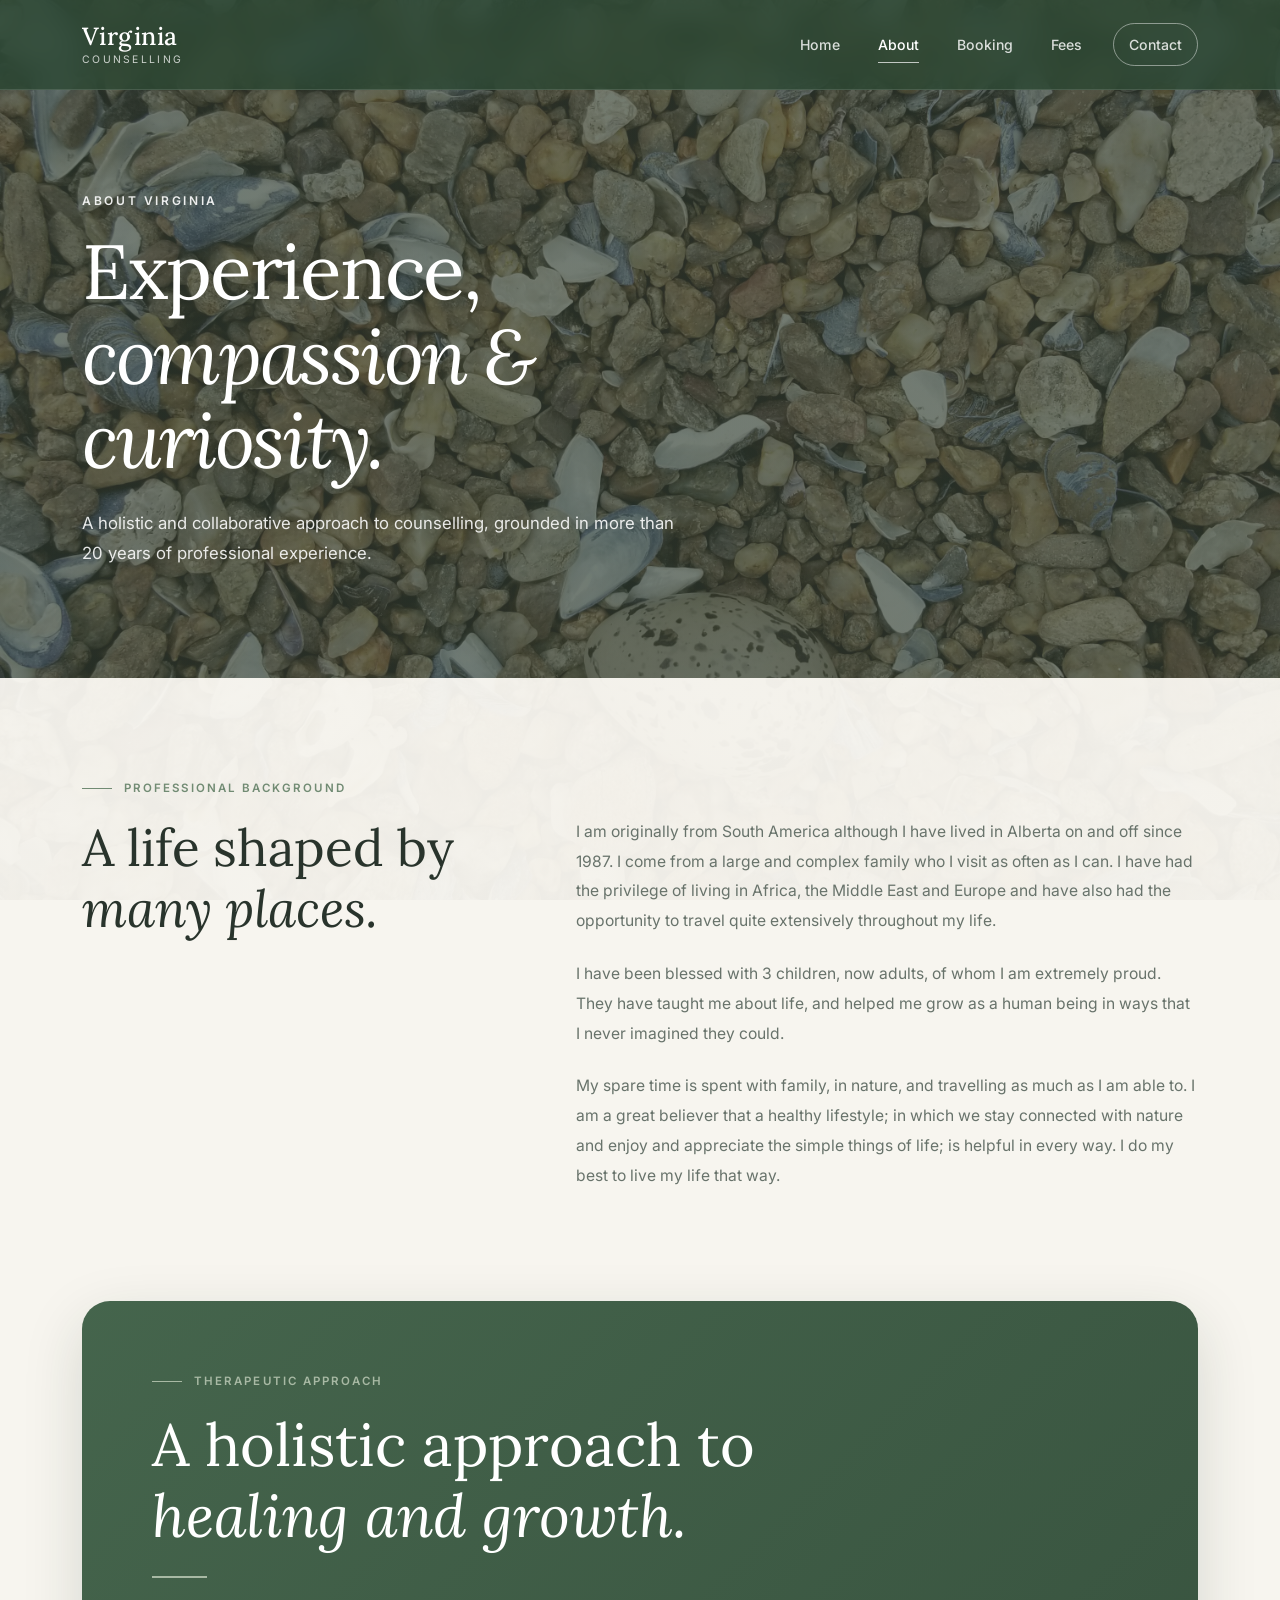
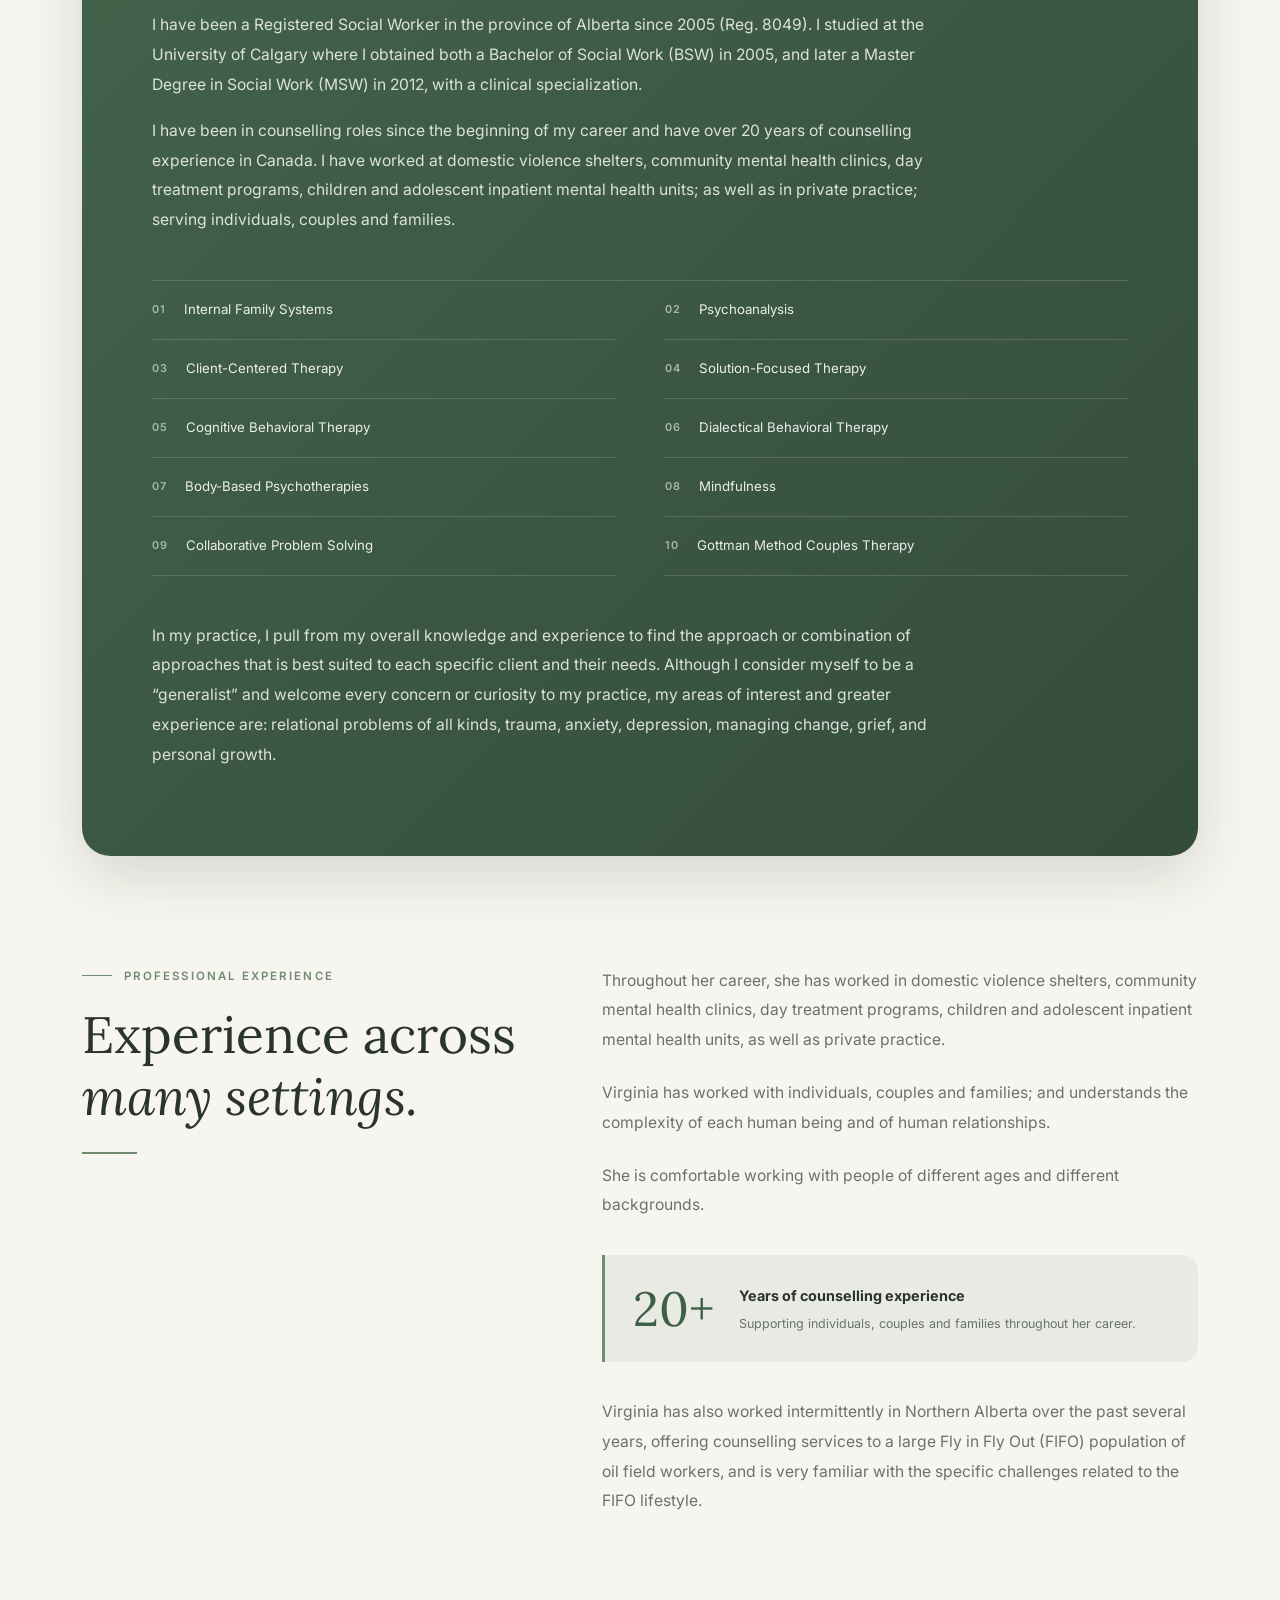
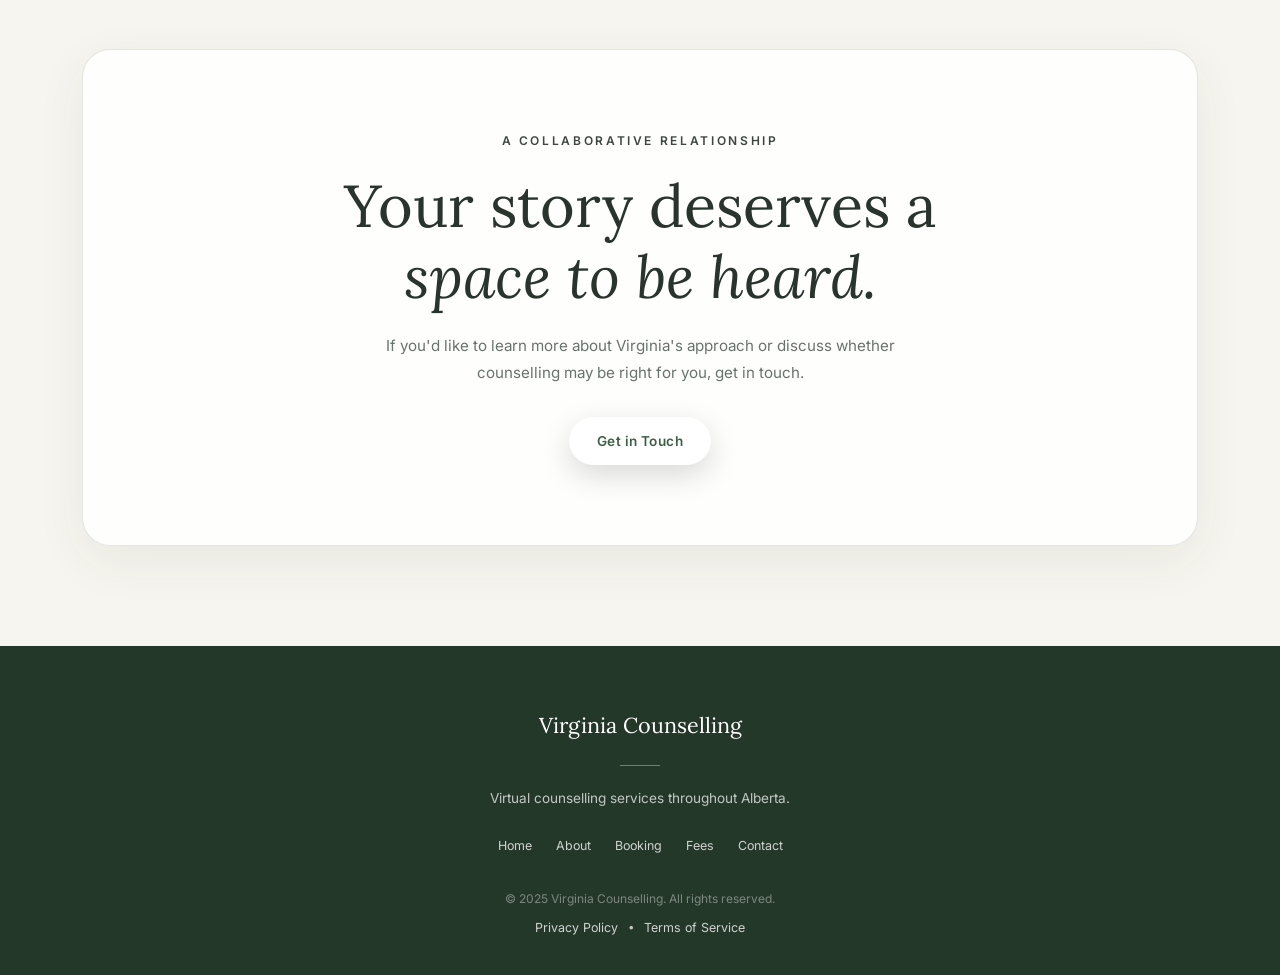
==== commit 2eacc08f: "Add files via upload" ====
--- a/about.html
+++ b/about.html
@@ -175,33 +175,23 @@
           <div class="about-profile-content">
 
             <p>
-              Virginia is originally from Uruguay, and has lived in
-              Canada on and off since 1987, having also lived in
-              Africa, the Middle East and Europe since then.
-            </p>
-
-            <p>
-              She speaks Spanish fluently, and feels comfortable
-              offering counselling services in that language if needed.
-            </p>
-
-            <p>
-              Virginia has been a Registered Social Worker in the
-              province of Alberta since 2005 (Reg. 8049), having
-              graduated with her Bachelor’s in Social Work (BSW)
-              at the University of Calgary that same year.
-            </p>
-
-            <p>
-              Since 2012, she holds a Master’s Degree in Social Work
-              (MSW) with a clinical specialization that she also
-              received from the University of Calgary.
-            </p>
-
-            <p>
-              She has been in counselling roles since the beginning
-              of her career and has 20 years of counselling experience
-              in Canada.
+              I am originally from South America although I have lived in Alberta on and off
+              since 1987. I come from a large and complex family who I visit as often as I can. I have
+              had the privilege of living in Africa, the Middle East and Europe and have also had the
+              opportunity to travel quite extensively throughout my life.
+            </p>
+
+            <p>
+              I have been blessed with 3 children, now adults, of whom I am extremely proud.
+              They have taught me about life, and helped me grow as a human being in ways that I
+              never imagined they could.
+            </p>
+
+            <p>
+              My spare time is spent with family, in nature, and travelling as much as I am able
+              to. I am a great believer that a healthy lifestyle; in which we stay connected with nature
+              and enjoy and appreciate the simple things of life; is helpful in every way. I do my best
+              to live my life that way.
             </p>
 
           </div>
@@ -234,19 +224,18 @@
 
 
           <p>
-            Virginia practices from a holistic, humanistic,
-            trauma-sensitive, systemic and attachment-based
-            perspective; and has extensive training in Emotionally
-            Focused Therapy.
+            I have been a Registered Social Worker in the province of Alberta since 2005
+            (Reg. 8049). I studied at the University of Calgary where I obtained both a Bachelor of
+            Social Work (BSW) in 2005, and later a Master Degree in Social Work (MSW) in 2012,
+            with a clinical specialization.
           </p>
 
           <p>
-            Most of these approaches are experiential, meaning that
-            they support people’s growth and healing by promoting a
-            safe and healing experience in the counselling room,
-            which people can eventually start to feel and replicate
-            for themselves (self-compassion), in their own
-            environments and with the people around them.
+            I have been in counselling roles since the beginning of my career and have over
+            20 years of counselling experience in Canada. I have worked at domestic violence
+            shelters, community mental health clinics, day treatment programs, children and
+            adolescent inpatient mental health units; as well as in private practice; serving
+            individuals, couples and families.
           </p>
 
 
@@ -308,9 +297,12 @@
 
 
           <p class="approach-conclusion">
-            Virginia pulls from her overall knowledge and experience
-            to find the approach or combination of approaches that is
-            best suited to each specific client and their needs.
+            In my practice, I pull from my overall knowledge and
+            experience to find the approach or combination of approaches that is best suited to
+            each specific client and their needs. Although I consider myself to be a “generalist” and
+            welcome every concern or curiosity to my practice, my areas of interest and greater
+            experience are: relational problems of all kinds, trauma, anxiety, depression, managing
+            change, grief, and personal growth.
           </p>
 
         </div>
